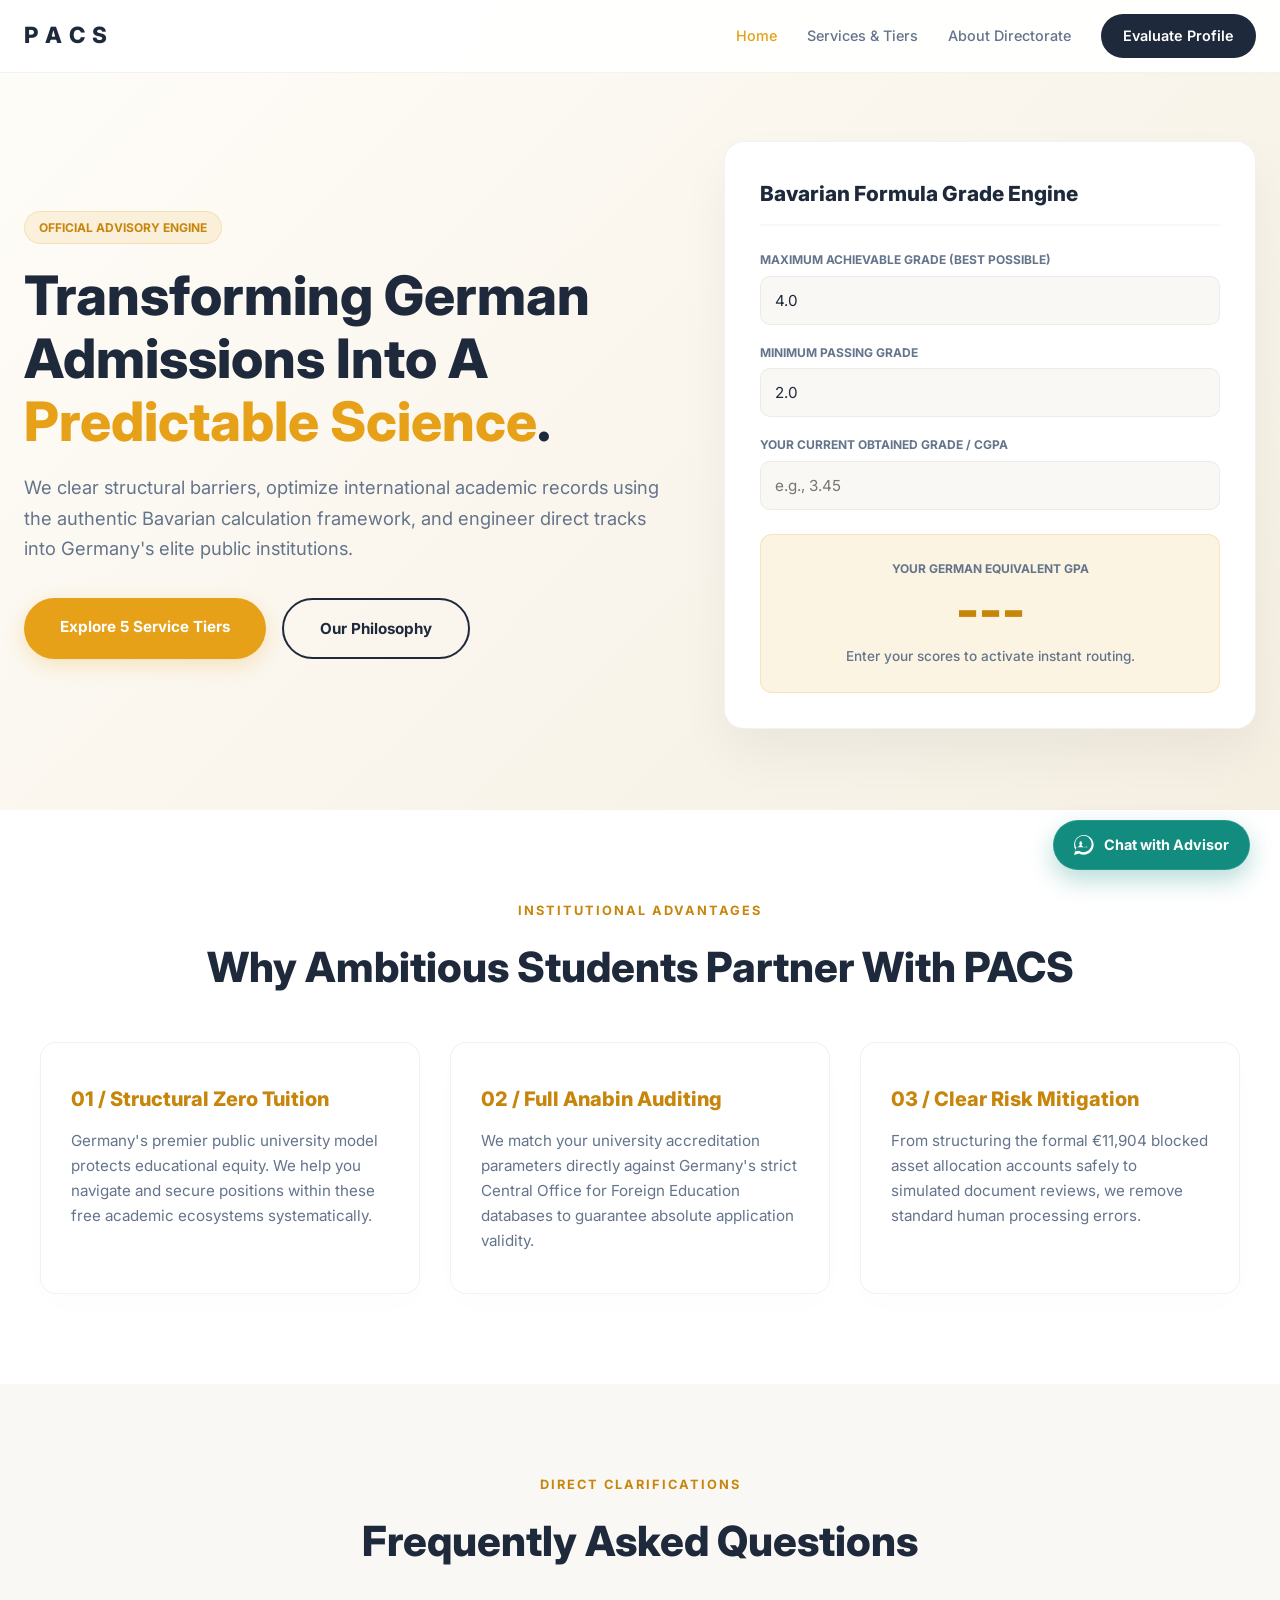
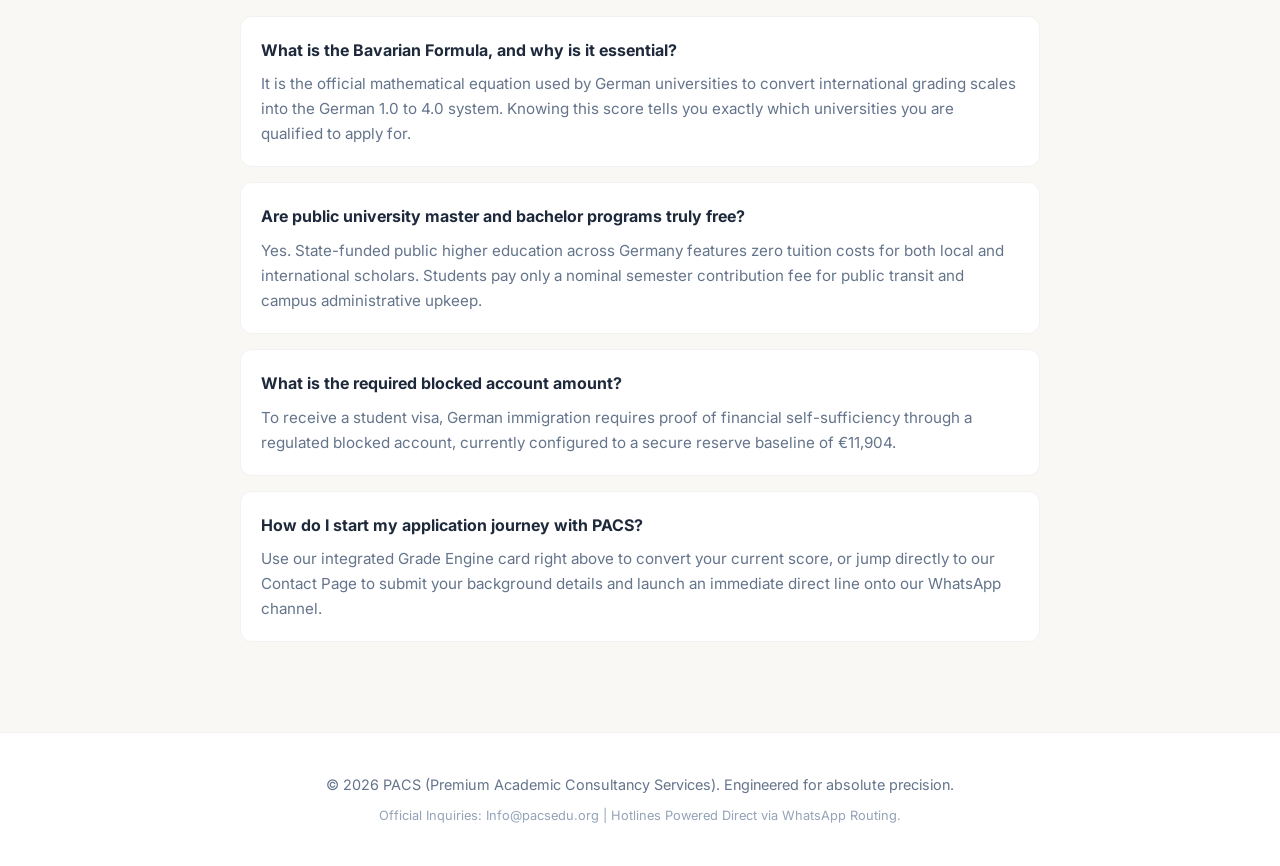
==== index.html @ 7aa115c0 "Add files via upload" ====
<!DOCTYPE html>
<html lang="en">
<head>
    <meta charset="UTF-8">
    <meta name="viewport" content="width=device-width, initial-scale=1.0">
    <title>PACS | Premium Academic Consultancy Services</title>
    <link rel="stylesheet" href="style.css">
    <link rel="preconnect" href="https://fonts.googleapis.com">
    <link rel="preconnect" href="https://fonts.gstatic.com" crossorigin>
    <link href="https://fonts.googleapis.com/css2?family=Inter:wght@400;500;600;700;800&display=swap" rel="stylesheet">
</head>
<body>

    <!-- Premium Sticky Navigation -->
    <nav class="navbar">
        <div class="nav-container">
            <a href="index.html" class="logo-link">
                <span class="brand-text">P A C S</span>
            </a>
            <div class="nav-links">
                <a href="index.html" class="active">Home</a>
                <a href="services.html">Services & Tiers</a>
                <a href="about.html">About Directorate</a>
                <a href="contact.html" class="nav-cta">Evaluate Profile</a>
            </div>
        </div>
    </nav>

    <!-- Asymmetric Hero & Automated Grade Engine Section -->
    <section class="hero">
        <div class="hero-content">
            <div class="hero-left-text">
                <span class="premium-badge">Official Advisory Engine</span>
                <h1>Transforming German Admissions Into A <span class="gold-text">Predictable Science</span>.</h1>
                <p class="hero-subtitle">We clear structural barriers, optimize international academic records using the authentic Bavarian calculation framework, and engineer direct tracks into Germany's elite public institutions.</p>
                <div class="hero-buttons">
                    <a href="services.html" class="btn btn-gold">Explore 5 Service Tiers</a>
                    <a href="about.html" class="btn btn-outline">Our Philosophy</a>
                </div>
            </div>

            <!-- Real-Time Automatic Grade Engine Card -->
            <div class="calculator-card" id="calculator">
                <h3 class="calc-title">Bavarian Formula Grade Engine</h3>
                <div class="calc-grid">
                    <div class="calc-group">
                        <label>Maximum Achievable Grade (Best Possible)</label>
                        <input type="number" id="maxGrade" placeholder="e.g., 4.0 or 100" step="0.01" value="4.0">
                    </div>
                    <div class="calc-group">
                        <label>Minimum Passing Grade</label>
                        <input type="number" id="minGrade" placeholder="e.g., 2.0 or 50" step="0.01" value="2.0">
                    </div>
                    <div class="calc-group">
                        <label>Your Current Obtained Grade / CGPA</label>
                        <input type="number" id="currentGrade" placeholder="e.g., 3.45" step="0.01">
                    </div>
                </div>

                <div class="calc-result-box">
                    <label style="font-size: 0.75rem; font-weight: 700; color: #64748B; text-transform: uppercase; display: block; margin-bottom: 5px;">Your German Equivalent GPA</label>
                    <div class="result-value" id="germanGpa">---</div>
                    <div id="calcResultDesc" style="font-size: 1.1rem; font-weight: 700; margin-top: 8px; color: var(--text-dark);"></div>
                    <p id="calcFeedback" style="font-size: 0.85rem; color: #64748B; margin-top: 10px; font-weight: 500;">Enter your scores to activate instant routing.</p>
                    <button id="whatsappCalcBtn" class="btn btn-gold" style="width: 100%; margin-top: 15px; display: none; border-radius: 12px; padding: 12px;">Discuss This Result on WhatsApp</button>
                </div>
            </div>
        </div>
    </section>

    <!-- Why Choosing Us / Institutional Pillars -->
    <section class="luxury-section" style="background-color: #FFFFFF;">
        <div class="section-container">
            <span class="section-tag">Institutional Advantages</span>
            <h2 class="section-title">Why Ambitious Students Partner With PACS</h2>
            <div class="pricing-matrix" style="margin-top: 40px;">
                <div class="matrix-card">
                    <h4 style="font-size: 1.25rem; font-weight: 800; margin-bottom: 12px; color: var(--gold-dark);">01 / Structural Zero Tuition</h4>
                    <p style="color: var(--text-muted); font-size: 0.95rem;">Germany's premier public university model protects educational equity. We help you navigate and secure positions within these free academic ecosystems systematically.</p>
                </div>
                <div class="matrix-card">
                    <h4 style="font-size: 1.25rem; font-weight: 800; margin-bottom: 12px; color: var(--gold-dark);">02 / Full Anabin Auditing</h4>
                    <p style="color: var(--text-muted); font-size: 0.95rem;">We match your university accreditation parameters directly against Germany's strict Central Office for Foreign Education databases to guarantee absolute application validity.</p>
                </div>
                <div class="matrix-card">
                    <h4 style="font-size: 1.25rem; font-weight: 800; margin-bottom: 12px; color: var(--gold-dark);">03 / Clear Risk Mitigation</h4>
                    <p style="color: var(--text-muted); font-size: 0.95rem;">From structuring the formal €11,904 blocked asset allocation accounts safely to simulated document reviews, we remove standard human processing errors.</p>
                </div>
            </div>
        </div>
    </section>

    <!-- High-Trust Conversion FAQ Accordion Section -->
    <section class="luxury-section">
        <div class="section-container" style="max-width: 800px;">
            <span class="section-tag">Direct Clarifications</span>
            <h2 class="section-title">Frequently Asked Questions</h2>
            
            <div style="margin-top: 40px; text-align: left; display: flex; flex-direction: column; gap: 15px;">
                <div style="background: #FFFFFF; border: 1px solid var(--glass-border); padding: 20px; border-radius: 12px;">
                    <h4 style="font-weight: 700; margin-bottom: 8px; color: var(--text-dark);">What is the Bavarian Formula, and why is it essential?</h4>
                    <p style="color: var(--text-muted); font-size: 0.95rem;">It is the official mathematical equation used by German universities to convert international grading scales into the German 1.0 to 4.0 system. Knowing this score tells you exactly which universities you are qualified to apply for.</p>
                </div>
                <div style="background: #FFFFFF; border: 1px solid var(--glass-border); padding: 20px; border-radius: 12px;">
                    <h4 style="font-weight: 700; margin-bottom: 8px; color: var(--text-dark);">Are public university master and bachelor programs truly free?</h4>
                    <p style="color: var(--text-muted); font-size: 0.95rem;">Yes. State-funded public higher education across Germany features zero tuition costs for both local and international scholars. Students pay only a nominal semester contribution fee for public transit and campus administrative upkeep.</p>
                </div>
                <div style="background: #FFFFFF; border: 1px solid var(--glass-border); padding: 20px; border-radius: 12px;">
                    <h4 style="font-weight: 700; margin-bottom: 8px; color: var(--text-dark);">What is the required blocked account amount?</h4>
                    <p style="color: var(--text-muted); font-size: 0.95rem;">To receive a student visa, German immigration requires proof of financial self-sufficiency through a regulated blocked account, currently configured to a secure reserve baseline of €11,904.</p>
                </div>
                <div style="background: #FFFFFF; border: 1px solid var(--glass-border); padding: 20px; border-radius: 12px;">
                    <h4 style="font-weight: 700; margin-bottom: 8px; color: var(--text-dark);">How do I start my application journey with PACS?</h4>
                    <p style="color: var(--text-muted); font-size: 0.95rem;">Use our integrated Grade Engine card right above to convert your current score, or jump directly to our Contact Page to submit your background details and launch an immediate direct line onto our WhatsApp channel.</p>
                </div>
            </div>
        </div>
    </section>

    <!-- Institutional Footer -->
    <footer class="luxury-footer">
        <p>&copy; 2026 PACS (Premium Academic Consultancy Services). Engineered for absolute precision.</p>
        <p style="font-size: 0.8rem; margin-top: 8px; color: #94A3B8;">Official Inquiries: Info@pacsedu.org | Hotlines Powered Direct via WhatsApp Routing.</p>
    </footer>

    <!-- Scripting for Automatic Calculation & Pre-Filled Messaging -->
    <script>
        const maxInput = document.getElementById('maxGrade');
        const minInput = document.getElementById('minGrade');
        const currInput = document.getElementById('currentGrade');
        const gpaDisplay = document.getElementById('germanGpa');
        const resultDesc = document.getElementById('calcResultDesc');
        const feedback = document.getElementById('calcFeedback');
        const whatsappBtn = document.getElementById('whatsappCalcBtn');

        function calculateGermanGpa() {
            const Nmax = parseFloat(maxInput.value);
            const Nmin = parseFloat(minInput.value);
            const Nd = parseFloat(currInput.value);

            if (isNaN(Nmax) || isNaN(Nmin) || isNaN(Nd)) {
                gpaDisplay.innerText = "---";
                resultDesc.innerHTML = "";
                feedback.innerText = "Enter your scores to activate instant routing.";
                whatsappBtn.style.display = "none";
                return;
            }

            if (Nd > Nmax || Nd < Nmin || Nmax <= Nmin) {
                gpaDisplay.innerText = "Error";
                resultDesc.innerHTML = "⚠️ Invalid Grade";
                feedback.innerText = "Please verify your entry values.";
                whatsappBtn.style.display = "none";
                return;
            }

            // Authentic Bavarian Calculation: 1 + 3 * ((Nmax - Nd) / (Nmax - Nmin))
            let score = 1 + 3 * ((Nmax - Nd) / (Nmax - Nmin));
            let germanGrade = Math.max(1.0, Math.min(4.0, score));
            let finalGpa = germanGrade.toFixed(2);

            gpaDisplay.innerText = finalGpa;
            feedback.innerText = `Calculated German Grade: ${finalGpa}`;
            whatsappBtn.style.display = "inline-block";

            // Official German System Labeling (German + English)[cite: 3]
            if (germanGrade >= 1.0 && germanGrade <= 1.5) {
                resultDesc.innerHTML = "🏆 Sehr gut / Very Good";[cite: 3]
            } 
            else if (germanGrade >= 1.6 && germanGrade <= 2.5) {
                resultDesc.innerHTML = "✨ Gut / Good";[cite: 3]
            } 
            else if (germanGrade >= 2.6 && germanGrade <= 3.5) {
                resultDesc.innerHTML = "📈 Befriedigend / Satisfactory";[cite: 3]
            } 
            else if (germanGrade >= 3.6 && germanGrade <= 4.0) {
                resultDesc.innerHTML = "📋 Ausreichend / Pass (Adequate)";[cite: 3]
            } 
            else if (germanGrade > 4.0) {
                resultDesc.innerHTML = "❌ Nicht bestanden / Fail";[cite: 3]
            } 
            else {
                resultDesc.innerHTML = "⚠️ Invalid Grade";[cite: 3]
            }

            // Update Dynamic Pre-Filled Intent Link
            whatsappBtn.onclick = function() {
                const labelText = resultDesc.innerText;
                const textMessage = encodeURIComponent(
                    `Hello PACS, I used your web Grade Engine. My current grade is ${Nd}/${Nmax} (Passing: ${Nmin}), which calculates to a German GPA of ${finalGpa} (${labelText}). I would like to verify my public university eligibility!`
                );
                window.open(`https://wa.me/971581064039?text=${textMessage}`, '_blank');
            };
        }

        // Live calculation triggers (zero clicks required)
        maxInput.addEventListener('input', calculateGermanGpa);
        minInput.addEventListener('input', calculateGermanGpa);
        currInput.addEventListener('input', calculateGermanGpa);
    </script>
    
    <script src="whatsapp-widget.js"></script>
</body>
</html>
---- style.css ----
/* ==========================================================================
   PACS Premium Academic Consultancy Services - Modernized Luxe Framework
   ========================================================================== */

:root {
    --bg-main: #FAF8F5;          /* Luxury Ivory Cream Canvas */
    --bg-surface: #FFFFFF;       /* Crisp White for Core Cards */
    --bg-alt: #F3EFE9;           /* Secondary Warm Contrast Tone */
    --gold: #E6A119;             /* Vibrant High-Prominence Gold Accent */
    --gold-dark: #C7860B;        /* Deep Premium Brand Gold */
    --gold-glow: rgba(230, 161, 25, 0.12);
    --text-dark: #1E293B;        /* Sharp Slate for Maximum Typography Readability */
    --text-muted: #64748B;       /* Secondary Muted Charcoal text */
    --border-luxury: rgba(230, 161, 25, 0.2);
    --glass-border: rgba(0, 0, 0, 0.05);
    --font-sans: 'Inter', sans-serif;
}

* {
    margin: 0;
    padding: 0;
    box-sizing: border-box;
    scroll-behavior: smooth;
}

body {
    background-color: var(--bg-main);
    color: var(--text-dark);
    font-family: var(--font-sans);
    line-height: 1.65;
    overflow-x: hidden;
}

/* Premium Sticky Navigation */
.navbar {
    background-color: rgba(255, 255, 255, 0.92);
    border-bottom: 1px solid var(--glass-border);
    position: fixed;
    width: 100%;
    top: 0;
    left: 0;
    z-index: 1000;
    backdrop-filter: blur(20px);
    -webkit-backdrop-filter: blur(20px);
}

.nav-container {
    max-width: 1300px;
    margin: 0 auto;
    padding: 14px 24px;
    display: flex;
    justify-content: space-between;
    align-items: center;
}

.logo-link {
    display: flex;
    align-items: center;
    text-decoration: none;
    transition: transform 0.3s ease;
}

.logo-link:hover {
    transform: scale(1.03);
}

.brand-text {
    font-size: 1.4rem;
    font-weight: 800;
    letter-spacing: 1px;
    color: var(--text-dark);
}

.nav-links {
    display: flex;
    align-items: center;
    gap: 30px;
}

.nav-links a {
    color: var(--text-muted);
    text-decoration: none;
    font-weight: 500;
    font-size: 0.9rem;
    transition: all 0.2s ease;
}

.nav-links a:hover, .nav-links a.active {
    color: var(--gold);
}

.nav-links .nav-cta {
    background: var(--text-dark);
    color: #FFFFFF;
    padding: 10px 22px;
    border-radius: 30px;
    font-weight: 600;
}

.nav-links .nav-cta:hover {
    background: var(--gold);
}

/* Hero & Layout Framework */
.hero {
    background: linear-gradient(135deg, #FFFDF9 0%, #F5EFE2 100%);
    padding: 140px 24px 80px 24px;
    display: flex;
    justify-content: center;
    align-items: center;
    min-height: 90vh;
}

.hero-content {
    max-width: 1250px;
    width: 100%;
    display: grid;
    grid-template-columns: 1.1fr 0.9fr;
    gap: 50px;
    align-items: center;
}

.premium-badge {
    display: inline-block;
    padding: 6px 14px;
    background: var(--gold-glow);
    border: 1px solid var(--border-luxury);
    color: var(--gold-dark);
    border-radius: 30px;
    font-size: 0.75rem;
    font-weight: 700;
    text-transform: uppercase;
    margin-bottom: 20px;
}

h1 {
    font-size: 3.4rem;
    font-weight: 800;
    line-height: 1.15;
    margin-bottom: 20px;
    color: var(--text-dark);
}

.gold-text {
    color: var(--gold);
}

.hero-subtitle {
    font-size: 1.15rem;
    color: var(--text-muted);
    margin-bottom: 35px;
}

.hero-buttons {
    display: flex;
    gap: 16px;
}

/* Rounded Strategic Buttons */
.btn {
    display: inline-block;
    padding: 16px 36px;
    font-weight: 700;
    border-radius: 50px;
    text-decoration: none;
    font-size: 0.95rem;
    transition: all 0.3s ease;
    cursor: pointer;
    text-align: center;
    border: none;
}

.btn-gold {
    background: var(--gold);
    color: #FFFFFF;
    box-shadow: 0 6px 20px rgba(230, 161, 25, 0.25);
}

.btn-gold:hover {
    background: var(--gold-dark);
    transform: translateY(-2px);
    box-shadow: 0 8px 25px rgba(230, 161, 25, 0.4);
}

.btn-outline {
    border: 2px solid var(--text-dark);
    color: var(--text-dark);
    background: transparent;
}

.btn-outline:hover {
    background: rgba(30, 41, 59, 0.05);
    transform: translateY(-2px);
}

/* Premium Grade Engine Card */
.calculator-card {
    background: var(--bg-surface);
    border: 1px solid var(--glass-border);
    box-shadow: 0 25px 50px rgba(0, 0, 0, 0.05);
    padding: 35px;
    border-radius: 20px;
}

.calc-title {
    font-size: 1.3rem;
    font-weight: 800;
    color: var(--text-dark);
    margin-bottom: 24px;
    border-bottom: 2px solid var(--bg-main);
    padding-bottom: 12px;
}

.calc-grid {
    display: flex;
    flex-direction: column;
    gap: 18px;
}

.calc-group {
    display: flex;
    flex-direction: column;
    gap: 6px;
    text-align: left;
}

.calc-group label {
    font-size: 0.75rem;
    font-weight: 700;
    text-transform: uppercase;
    color: var(--text-muted);
}

.calc-group input, .calc-group textarea, .calc-group select {
    background: var(--bg-main);
    border: 1px solid var(--glass-border);
    border-radius: 10px;
    padding: 14px;
    color: var(--text-dark);
    font-family: var(--font-sans);
    font-size: 0.95rem;
    transition: all 0.2s ease;
    width: 100%;
}

.calc-group input:focus, .calc-group textarea:focus, .calc-group select:focus {
    outline: none;
    border-color: var(--gold);
    background: #FFFFFF;
}

.calc-result-box {
    margin-top: 24px;
    padding: 24px;
    background: var(--gold-glow);
    border: 1px solid var(--border-luxury);
    border-radius: 12px;
    text-align: center;
}

.result-value {
    font-size: 3.2rem;
    font-weight: 800;
    color: var(--gold-dark);
    line-height: 1;
}

/* Sections & Matrices */
.luxury-section {
    padding: 90px 24px;
}

.section-container {
    max-width: 1200px;
    margin: 0 auto;
    text-align: center;
}

.section-tag {
    display: block;
    color: var(--gold-dark);
    font-size: 0.8rem;
    font-weight: 700;
    text-transform: uppercase;
    letter-spacing: 2px;
    margin-bottom: 12px;
}

.section-title {
    font-size: 2.6rem;
    font-weight: 800;
    margin-bottom: 20px;
    color: var(--text-dark);
}

.pricing-matrix {
    display: grid;
    grid-template-columns: repeat(auto-fit, minmax(320px, 1fr));
    gap: 30px;
    margin-top: 50px;
}

.matrix-card {
    background: var(--bg-surface);
    border: 1px solid var(--glass-border);
    border-radius: 16px;
    padding: 40px 30px;
    display: flex;
    flex-direction: column;
    box-shadow: 0 10px 30px rgba(0,0,0,0.01);
    position: relative;
    text-align: left;
    transition: transform 0.3s ease;
}

.matrix-card:hover {
    transform: translateY(-5px);
}

.matrix-card.elite-highlight {
    border: 2px solid var(--gold);
    background: #FFFDF9;
}

.popular-badge {
    position: absolute;
    top: -15px;
    right: 25px;
    background: var(--gold);
    color: #FFFFFF;
    padding: 6px 14px;
    font-size: 0.75rem;
    font-weight: 700;
    border-radius: 20px;
    text-transform: uppercase;
}

.price-display {
    display: flex;
    align-items: baseline;
    gap: 10px;
    margin: 20px 0;
}

.strike-price {
    font-size: 1.2rem;
    color: var(--text-muted);
    text-decoration: line-through;
}

.live-price {
    font-size: 2.8rem;
    font-weight: 800;
    color: var(--text-dark);
}

.matrix-features {
    list-style: none;
    margin-bottom: 30px;
    flex-grow: 1;
}

.matrix-features li {
    margin-bottom: 12px;
    color: var(--text-dark);
    font-size: 0.95rem;
    display: flex;
    align-items: center;
    gap: 8px;
}

/* Institutional Footer */
.luxury-footer {
    border-top: 1px solid var(--glass-border);
    padding: 40px 24px;
    text-align: center;
    font-size: 0.9rem;
    color: var(--text-muted);
    background-color: #FFFFFF;
}

/* Responsive Rules */
@media (max-width: 992px) {
    .hero-content { grid-template-columns: 1fr; gap: 40px; }
    h1 { font-size: 2.6rem; }
}
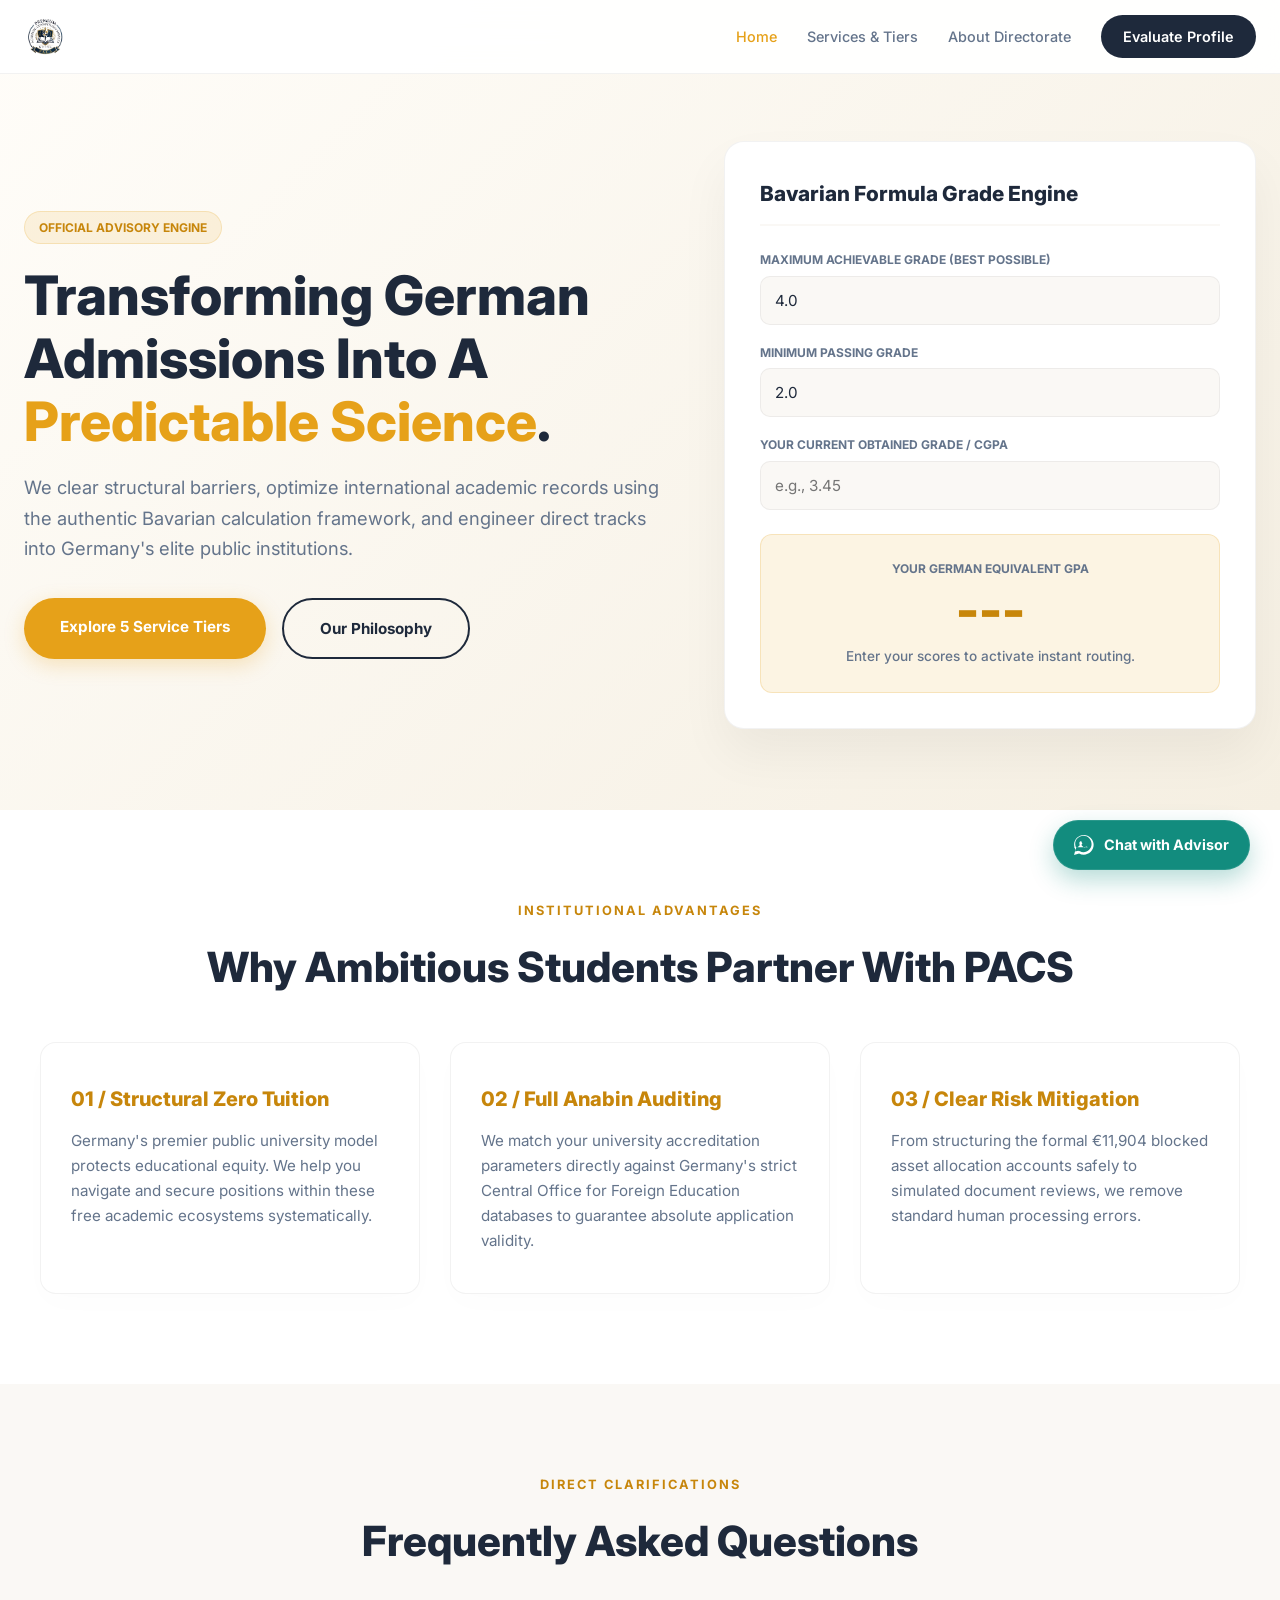
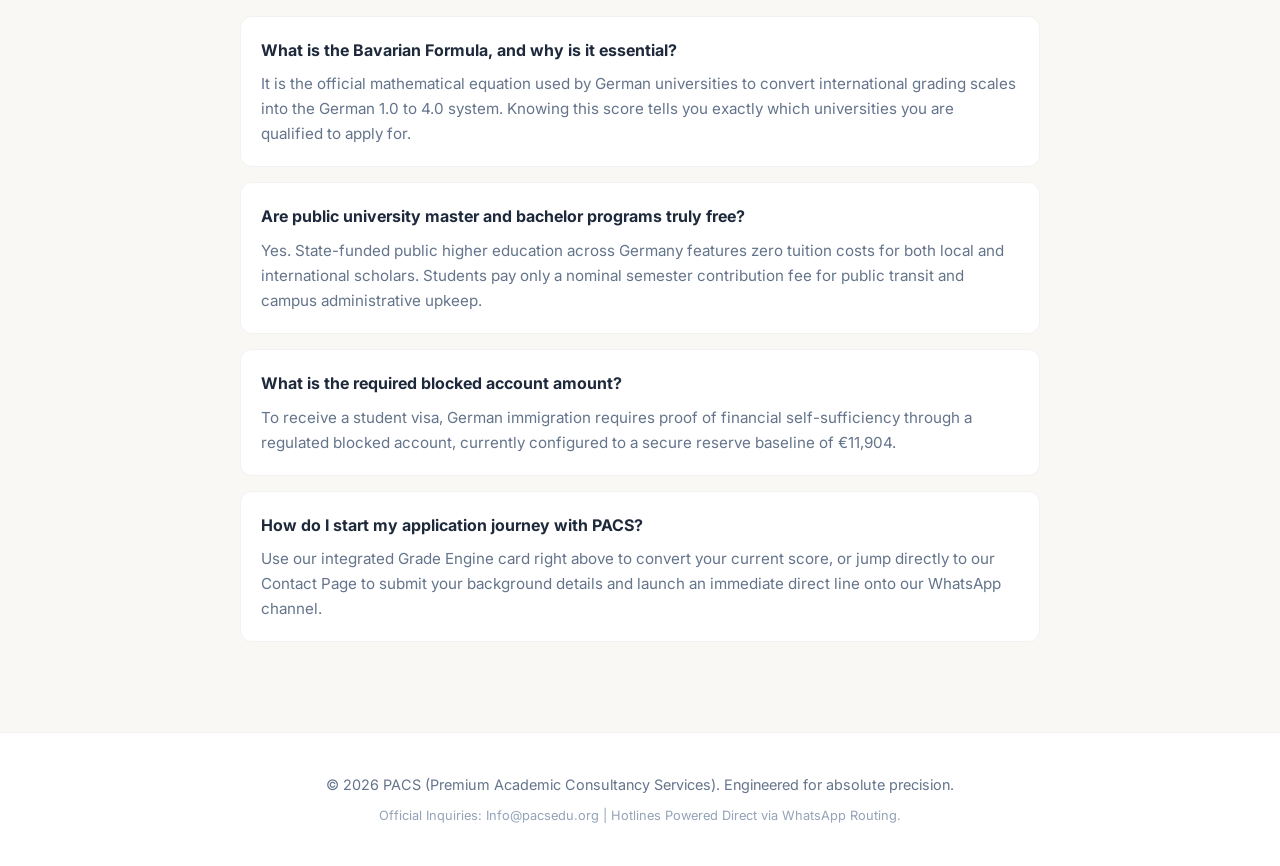
==== commit bfcdaf91: "Update index.html" ====
--- a/index.html
+++ b/index.html
@@ -14,8 +14,8 @@
     <!-- Premium Sticky Navigation -->
     <nav class="navbar">
         <div class="nav-container">
-            <a href="index.html" class="logo-link">
-                <span class="brand-text">P A C S</span>
+            <a href="index.html" class="logo-link" style="display: flex; align-items: center;">
+                <img src="Assets/Logo.png" alt="PACS Logo" class="brand-logo" style="height: 45px; width: auto; display: block; object-fit: contain;">
             </a>
             <div class="nav-links">
                 <a href="index.html" class="active">Home</a>
@@ -163,24 +163,24 @@
             feedback.innerText = `Calculated German Grade: ${finalGpa}`;
             whatsappBtn.style.display = "inline-block";
 
-            // Official German System Labeling (German + English)[cite: 3]
+            // Official German System Labeling (German + English)
             if (germanGrade >= 1.0 && germanGrade <= 1.5) {
-                resultDesc.innerHTML = "🏆 Sehr gut / Very Good";[cite: 3]
+                resultDesc.innerHTML = "🏆 Sehr gut / Very Good";
             } 
             else if (germanGrade >= 1.6 && germanGrade <= 2.5) {
-                resultDesc.innerHTML = "✨ Gut / Good";[cite: 3]
+                resultDesc.innerHTML = "✨ Gut / Good";
             } 
             else if (germanGrade >= 2.6 && germanGrade <= 3.5) {
-                resultDesc.innerHTML = "📈 Befriedigend / Satisfactory";[cite: 3]
+                resultDesc.innerHTML = "📈 Befriedigend / Satisfactory";
             } 
             else if (germanGrade >= 3.6 && germanGrade <= 4.0) {
-                resultDesc.innerHTML = "📋 Ausreichend / Pass (Adequate)";[cite: 3]
+                resultDesc.innerHTML = "📋 Ausreichend / Pass (Adequate)";
             } 
             else if (germanGrade > 4.0) {
-                resultDesc.innerHTML = "❌ Nicht bestanden / Fail";[cite: 3]
+                resultDesc.innerHTML = "❌ Nicht bestanden / Fail";
             } 
             else {
-                resultDesc.innerHTML = "⚠️ Invalid Grade";[cite: 3]
+                resultDesc.innerHTML = "⚠️ Invalid Grade";
             }
 
             // Update Dynamic Pre-Filled Intent Link
@@ -201,4 +201,4 @@
     
     <script src="whatsapp-widget.js"></script>
 </body>
-</html>+</html>
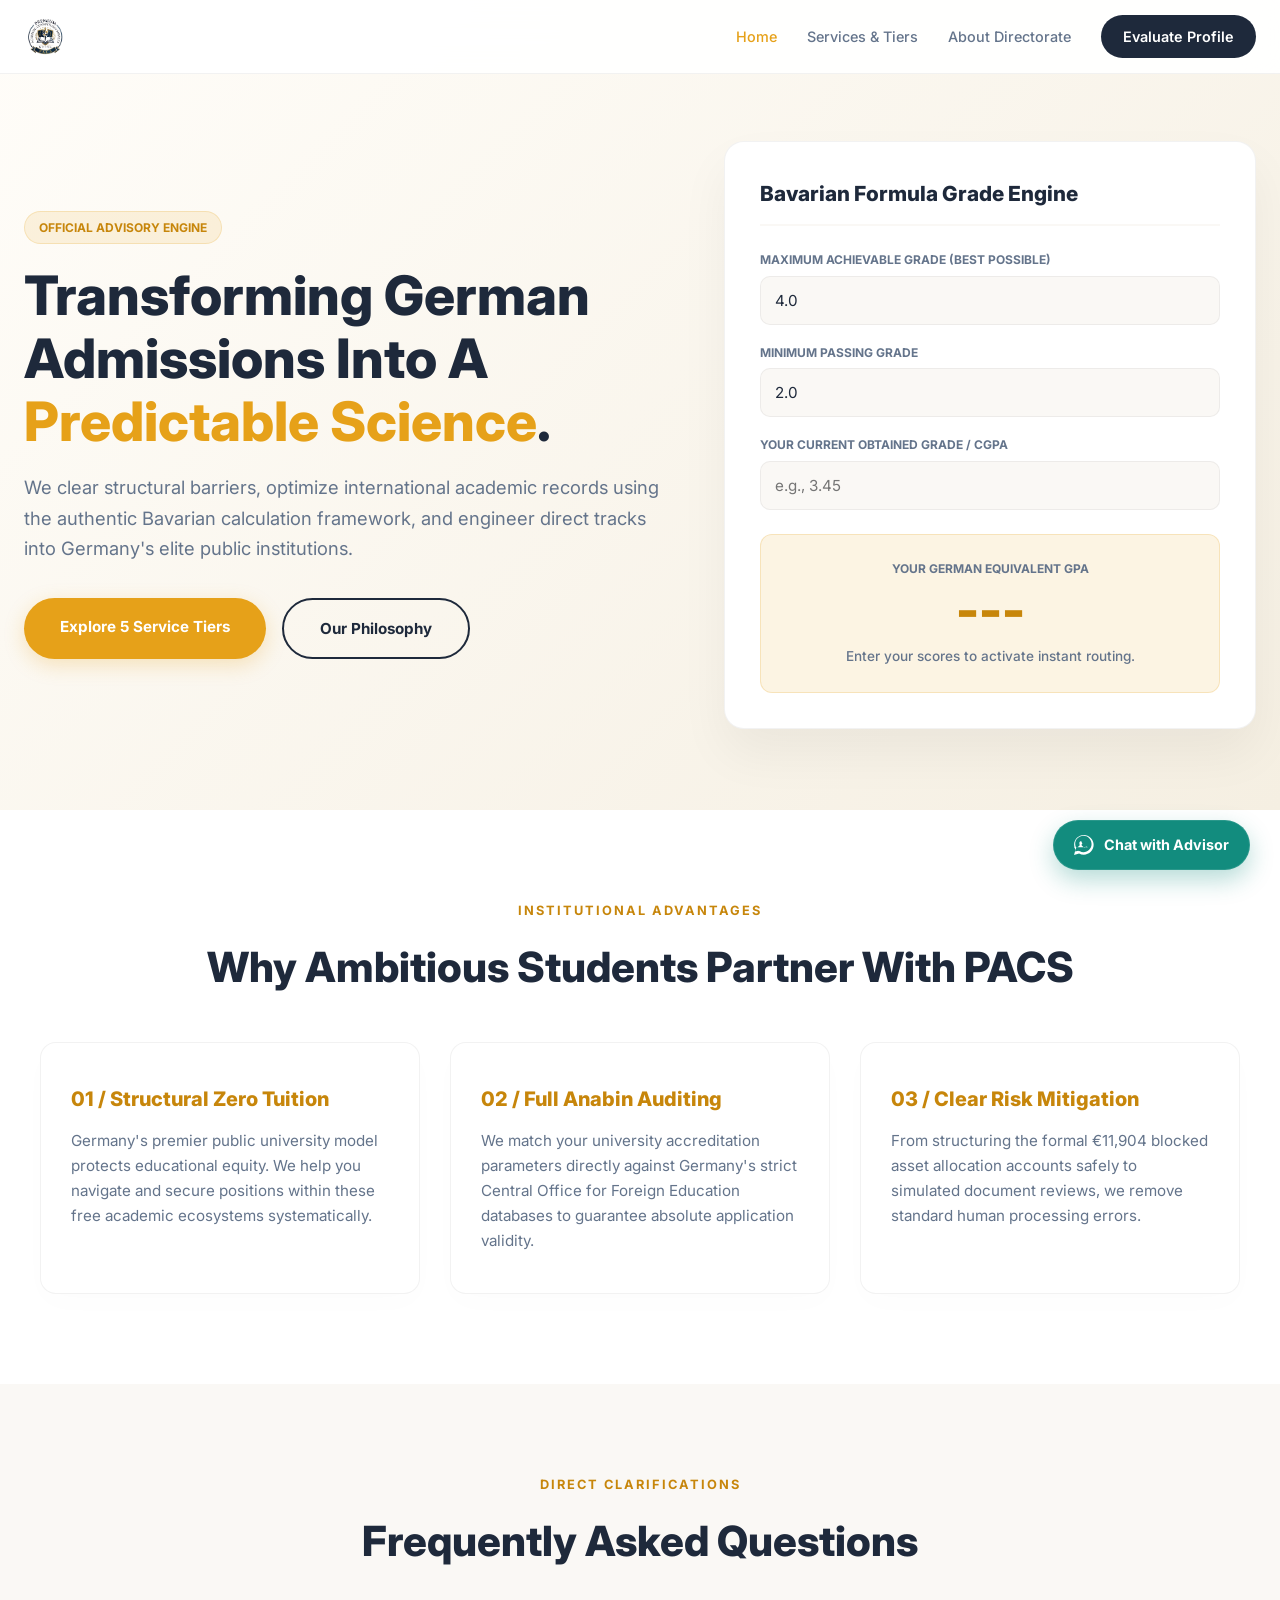
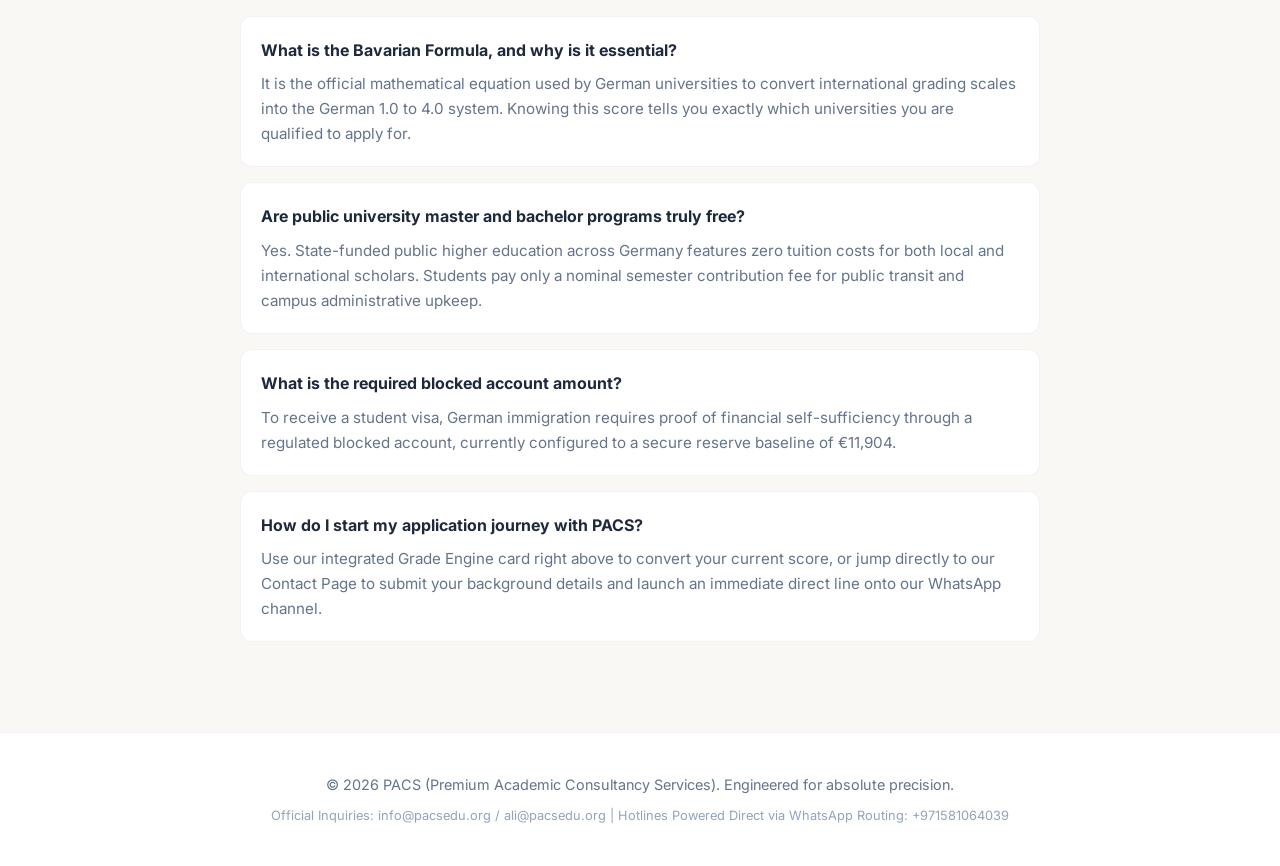
==== commit dfa12a43: "Update index.html" ====
--- a/index.html
+++ b/index.html
@@ -120,7 +120,7 @@
     <!-- Institutional Footer -->
     <footer class="luxury-footer">
         <p>&copy; 2026 PACS (Premium Academic Consultancy Services). Engineered for absolute precision.</p>
-        <p style="font-size: 0.8rem; margin-top: 8px; color: #94A3B8;">Official Inquiries: Info@pacsedu.org | Hotlines Powered Direct via WhatsApp Routing.</p>
+        <p style="font-size: 0.8rem; margin-top: 8px; color: #94A3B8;">Official Inquiries: info@pacsedu.org / ali@pacsedu.org | Hotlines Powered Direct via WhatsApp Routing: +971581064039</p>
     </footer>
 
     <!-- Scripting for Automatic Calculation & Pre-Filled Messaging -->
@@ -164,23 +164,20 @@
             whatsappBtn.style.display = "inline-block";
 
             // Official German System Labeling (German + English)
-            if (germanGrade >= 1.0 && germanGrade <= 1.5) {
+            if (germanGrade <= 1.5) {
                 resultDesc.innerHTML = "🏆 Sehr gut / Very Good";
-            } 
-            else if (germanGrade >= 1.6 && germanGrade <= 2.5) {
+            }
+            else if (germanGrade <= 2.5) {
                 resultDesc.innerHTML = "✨ Gut / Good";
-            } 
-            else if (germanGrade >= 2.6 && germanGrade <= 3.5) {
+            }
+            else if (germanGrade <= 3.5) {
                 resultDesc.innerHTML = "📈 Befriedigend / Satisfactory";
-            } 
-            else if (germanGrade >= 3.6 && germanGrade <= 4.0) {
+            }
+            else if (germanGrade <= 4.0) {
                 resultDesc.innerHTML = "📋 Ausreichend / Pass (Adequate)";
-            } 
-            else if (germanGrade > 4.0) {
+            }
+            else {
                 resultDesc.innerHTML = "❌ Nicht bestanden / Fail";
-            } 
-            else {
-                resultDesc.innerHTML = "⚠️ Invalid Grade";
             }
 
             // Update Dynamic Pre-Filled Intent Link
